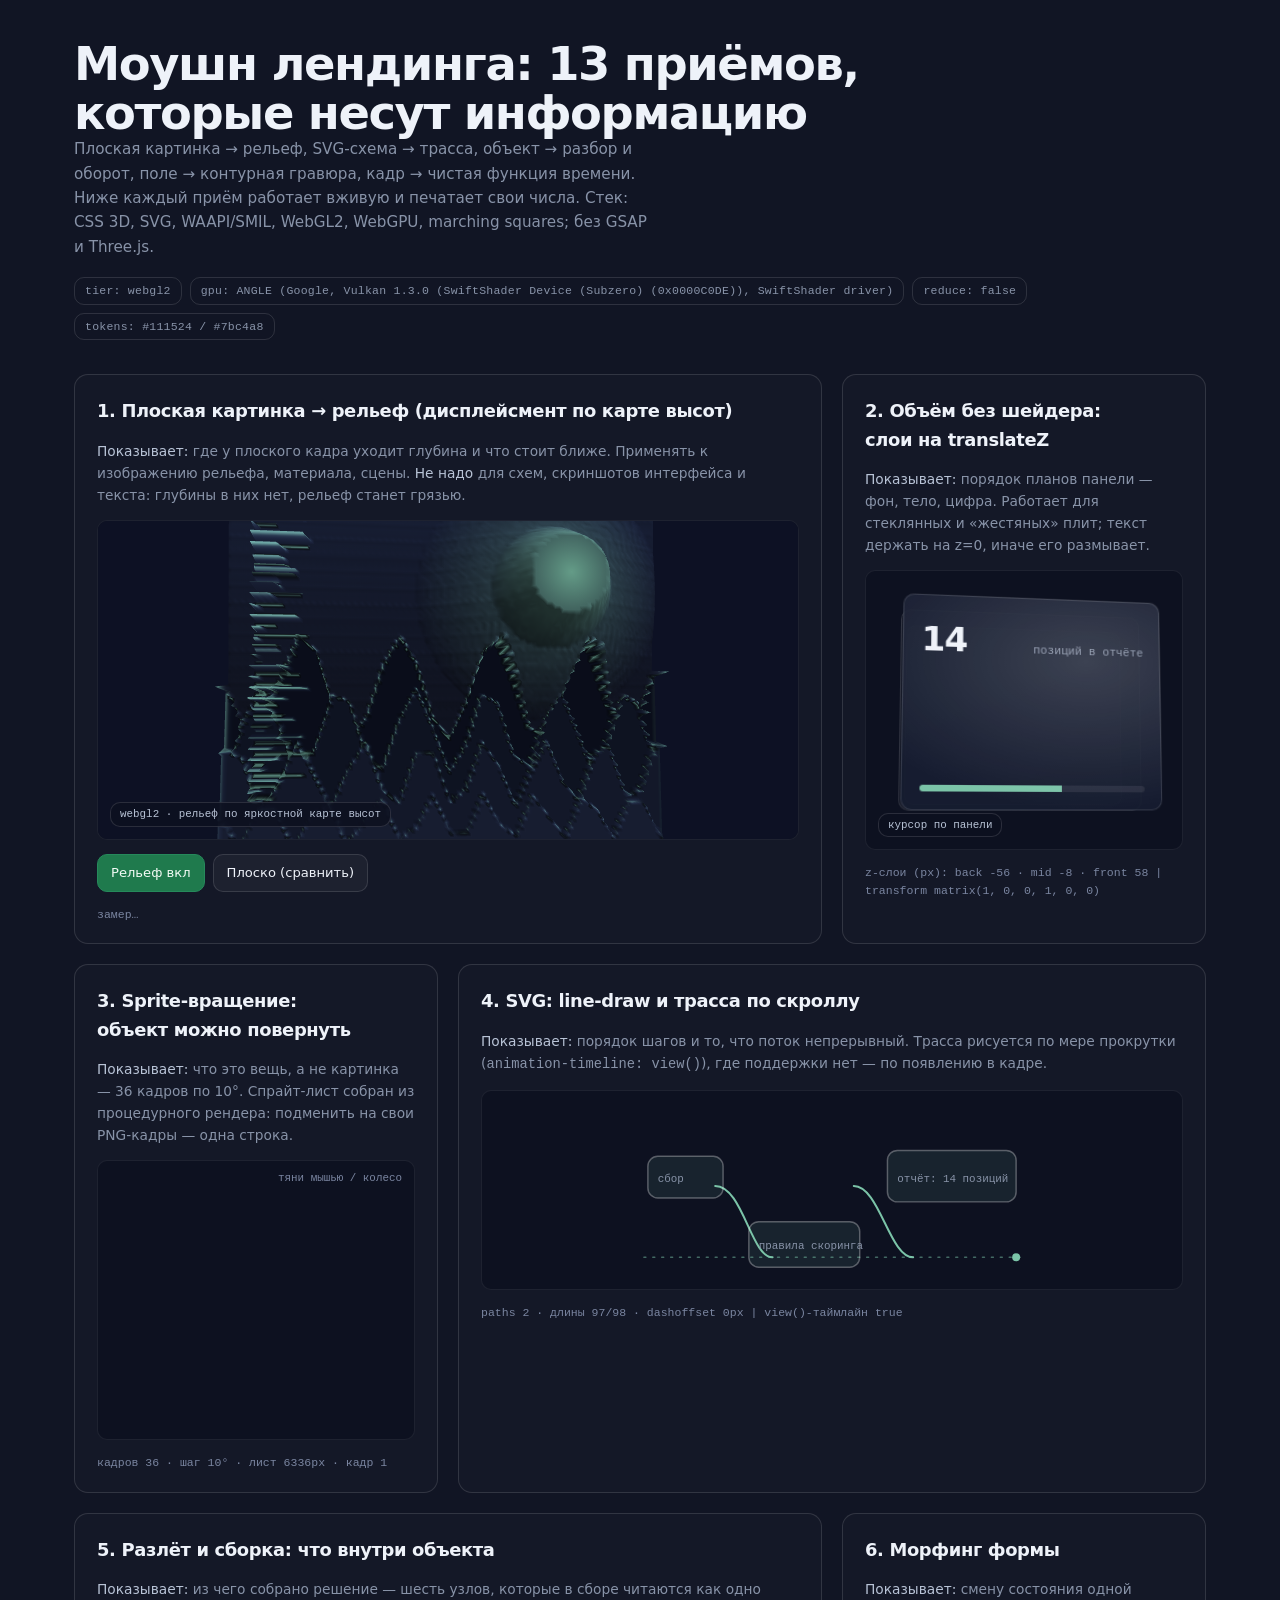
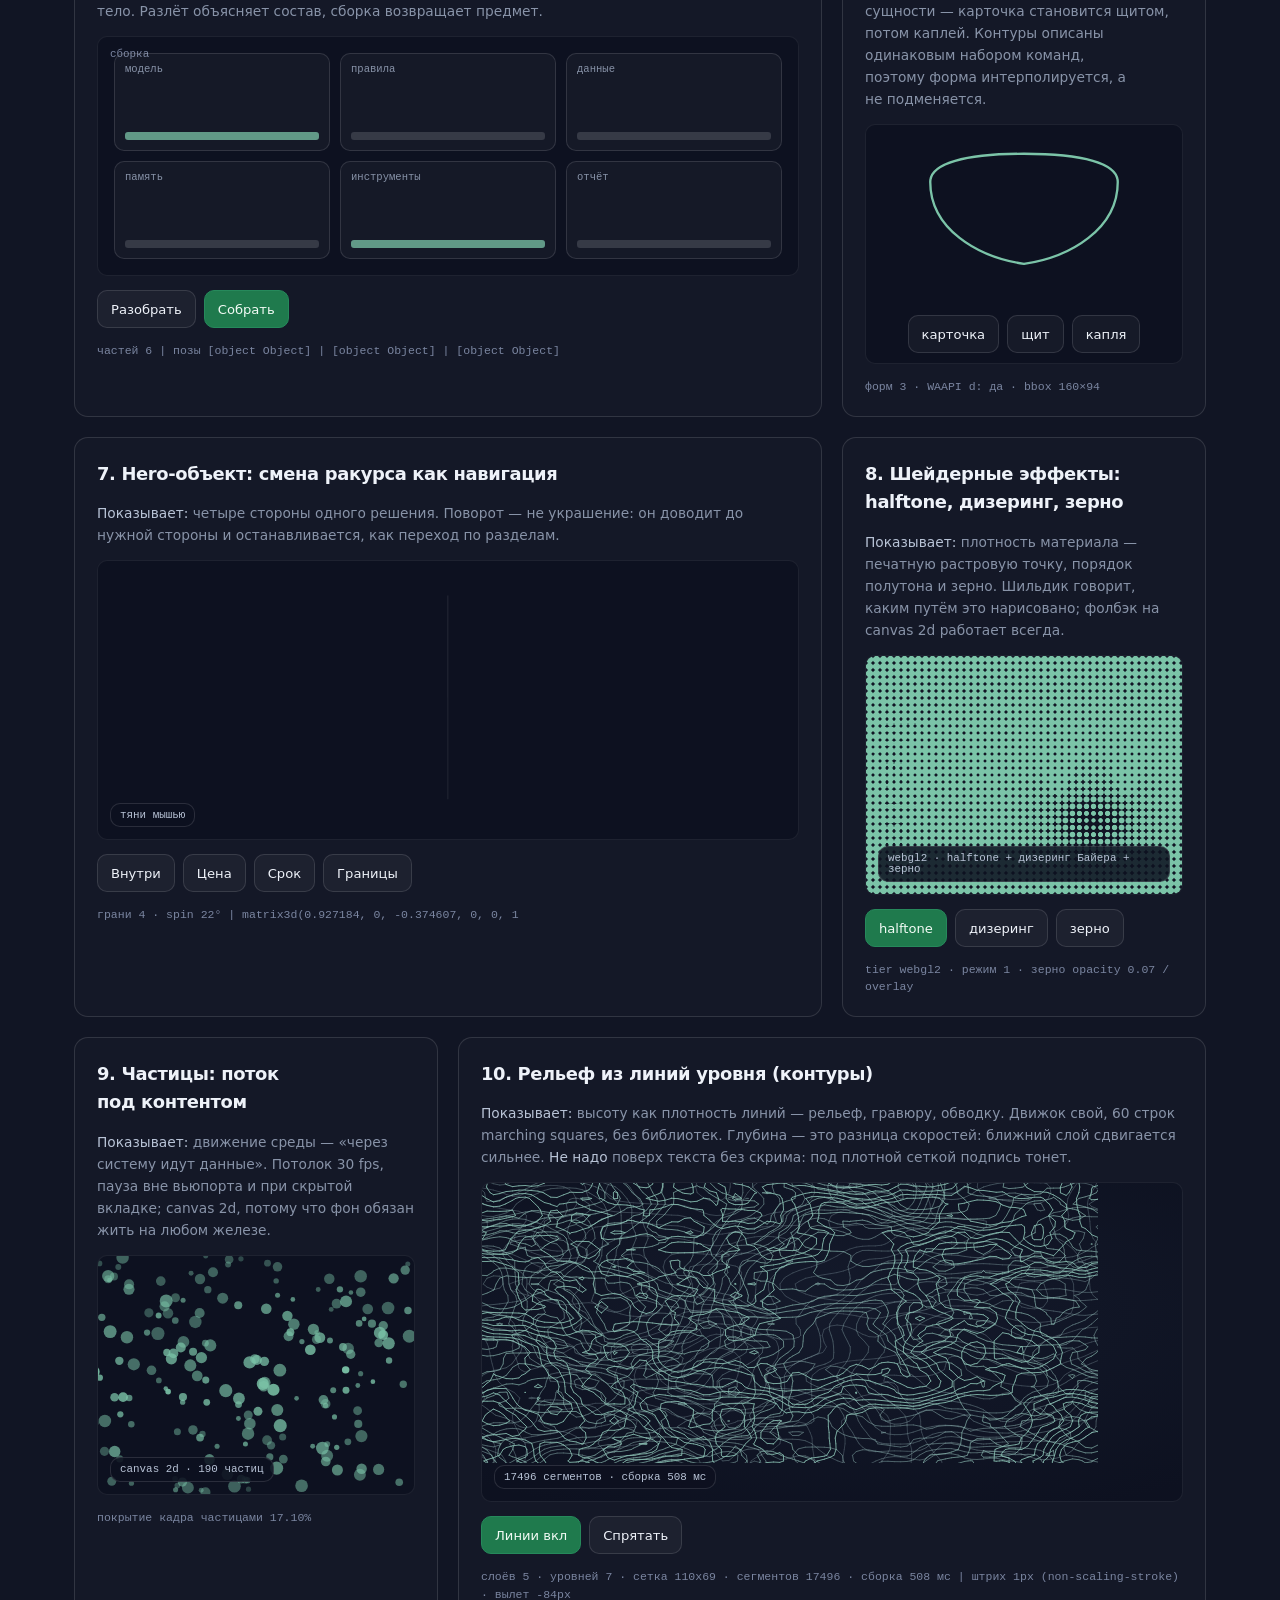
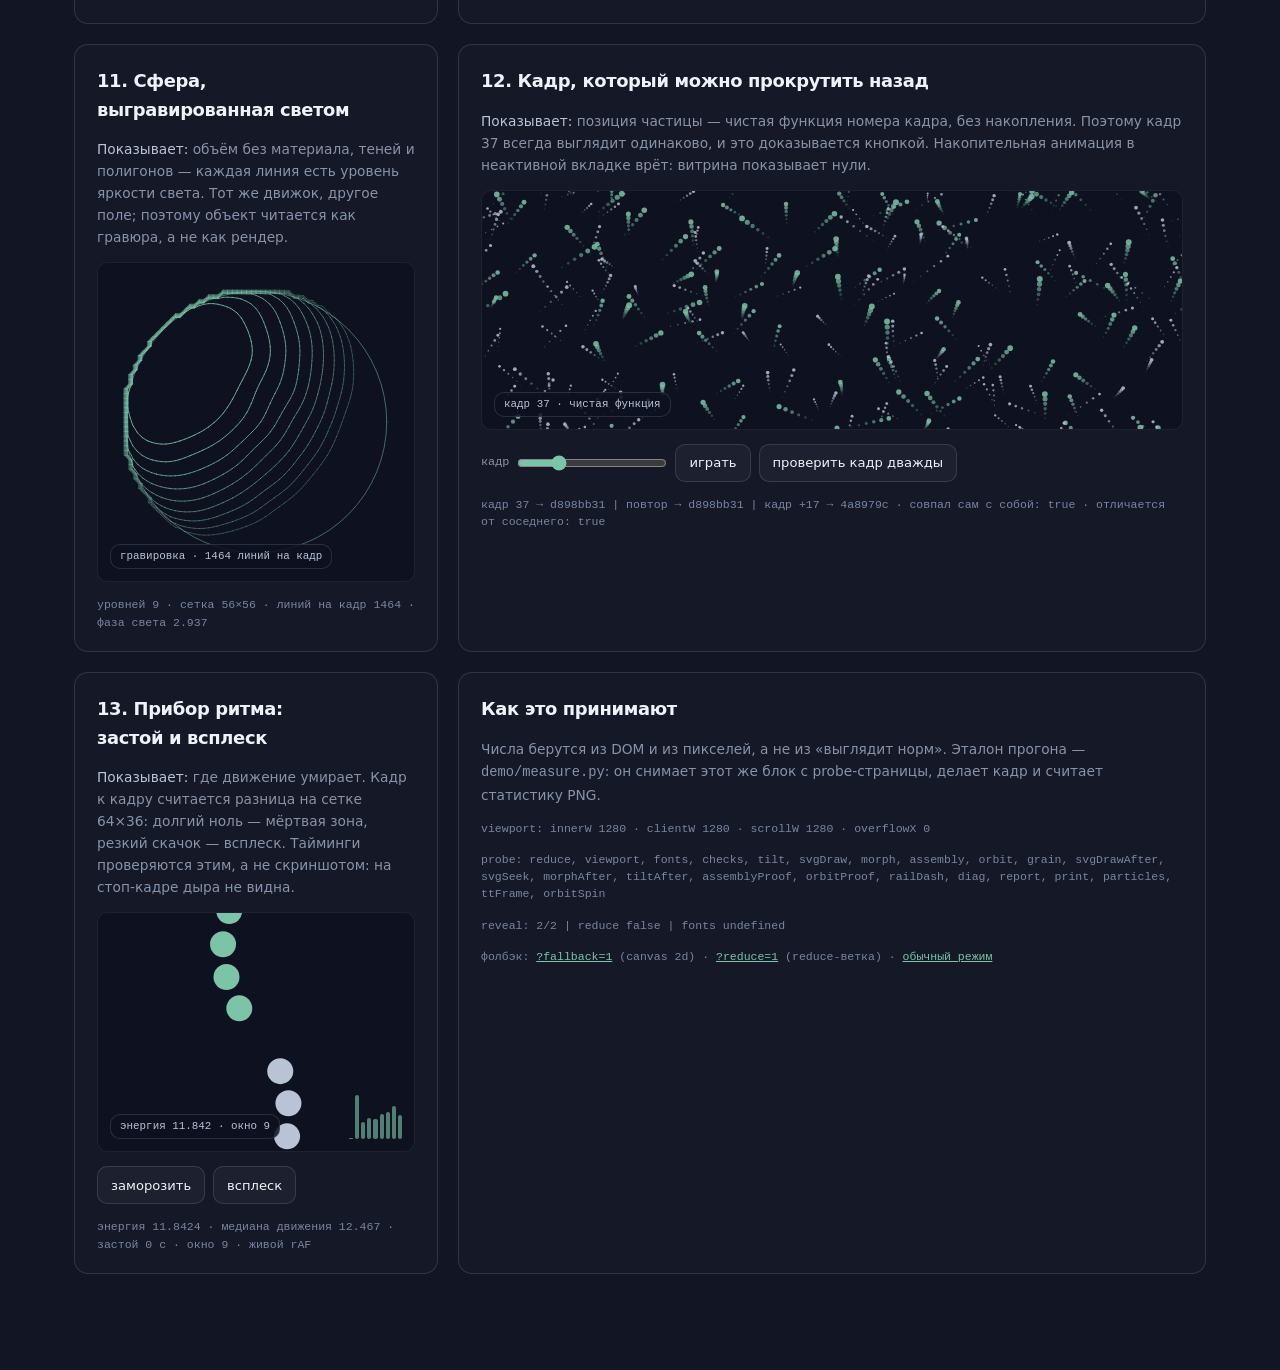
==== demo/index.html @ 007c41ff "ds_landing-motion v1.3.0: 13 приёмов моушна, 16 references, гейт 26/26 Моушн и эффекты лендинга на ч" ====
<!DOCTYPE html>
<html lang="ru">
<head>
<meta charset="utf-8">
<meta name="viewport" content="width=device-width, initial-scale=1">
<title>ds_landing-motion — приёмы моушна на лендинге (демо)</title>
<link rel="stylesheet" href="motion.css">
<script>
  /* классы до отрисовки: без JS контент виден, reduce форсируется ?reduce=1 (проверяемая ветка) */
  (function () {
    var q = new URLSearchParams(location.search);
    document.documentElement.classList.add('js');
    if (q.get('reduce') === '1') document.documentElement.classList.add('force-reduce');
    window.DS_FLAGS = { fallback: q.get('fallback') === '1', reduce: q.get('reduce') === '1', static: q.get('static') === '1', tier: q.get('tier') || null };
  })();
</script>
</head>
<body>
<main class="page">

  <header class="head">
    <div>
      <h1>Моушн лендинга: 13 приёмов, которые несут информацию</h1>
      <p>Плоская картинка → рельеф, SVG-схема → трасса, объект → разбор и оборот, поле → контурная гравюра, кадр → чистая функция времени. Ниже каждый приём работает вживую и печатает свои числа. Стек: CSS 3D, SVG, WAAPI/SMIL, WebGL2, WebGPU, marching squares; без GSAP и Three.js.</p>
    </div>
    <div class="k">
      <span class="fact" id="f-tier">tier: …</span>
      <span class="fact" id="f-gpu">gpu: …</span>
      <span class="fact" id="f-reduce">reduce: …</span>
      <span class="fact">tokens: #111524 / #7bc4a8</span>
    </div>
  </header>

  <div class="grid">

    <!-- 1. дисплейсмент по карте высот -->
    <section class="fx w4">
      <h2>1. Плоская картинка → рельеф (дисплейсмент по карте высот)</h2>
      <p class="what"><b>Показывает:</b> где у плоского кадра уходит глубина и что стоит ближе. Применять к изображению рельефа, материала, сцены. <b>Не надо</b> для схем, скриншотов интерфейса и текста: глубины в них нет, рельеф станет грязью.</p>
      <div class="stage h-320" id="s-disp">
        <canvas id="c-disp"></canvas>
        <span class="badge" id="b-disp">…</span>
      </div>
      <div class="ctl">
        <button data-depth="1" aria-pressed="true">Рельеф вкл</button>
        <button data-depth="0" aria-pressed="false">Плоско (сравнить)</button>
      </div>
      <p class="measure" id="m-disp">замер…</p>
    </section>

    <!-- 2. fake-3D на слоях -->
    <section class="fx w2">
      <h2>2. Объём без шейдера: слои на translateZ</h2>
      <p class="what"><b>Показывает:</b> порядок планов панели — фон, тело, цифра. Работает для стеклянных и «жестяных» плит; текст держать на z=0, иначе его размывает.</p>
      <div class="stage tilt h-280" id="s-tilt">
        <div class="tilt-inner">
          <div class="plate tilt-back"></div>
          <div class="plate tilt-mid"></div>
          <div class="plate tilt-front">
            <div class="row"><span class="n">14</span><span class="cap">позиций в отчёте</span></div>
            <div class="bar"><i style="--w:62%"></i></div>
          </div>
          <div class="tilt-spec"></div>
        </div>
        <span class="badge" id="b-tilt">курсор по панели</span>
      </div>
      <p class="measure" id="m-tilt">замер…</p>
    </section>

    <!-- 3. turntable -->
    <section class="fx w2">
      <h2>3. Sprite-вращение: объект можно повернуть</h2>
      <p class="what"><b>Показывает:</b> что это вещь, а не картинка — 36 кадров по 10°. Спрайт-лист собран из процедурного рендера: подменить на свои PNG-кадры — одна строка.</p>
      <div class="stage tt h-280" id="s-tt">
        <div class="tt-sprite" id="tt-sprite"></div>
        <span class="tt-hint">тяни мышью / колесо</span>
      </div>
      <p class="measure" id="m-tt">замер…</p>
    </section>

    <!-- 4. SVG line-draw + трасса по скроллу -->
    <section class="fx w4">
      <h2>4. SVG: line-draw и трасса по скроллу</h2>
      <p class="what"><b>Показывает:</b> порядок шагов и то, что поток непрерывный. Трасса рисуется по мере прокрутки (<code>animation-timeline: view()</code>), где поддержки нет — по появлению в кадре.</p>
      <div class="stage h-200 flow" id="s-flow">
        <svg viewBox="0 0 420 200" role="img" aria-label="Поток: сбор данных, правила, отчёт">
          <path class="wire railraildots" d="M20 168 H400" stroke-dasharray="2 7" stroke-linecap="round"/>
          <path class="wire rail" d="M20 168 H400"/>
          <path class="trace" d="M92 96 C120 96 128 168 150 168"/>
          <path class="trace" d="M232 96 C258 96 268 168 292 168"/>
          <rect class="node" x="24" y="66" width="76" height="42" rx="10"/>
          <rect class="node" x="126" y="132" width="112" height="46" rx="10"/>
          <rect class="node" x="266" y="60" width="130" height="52" rx="10"/>
          <circle class="pulse" cx="396" cy="168" r="4"/>
          <text x="34" y="92">сбор</text>
          <text x="136" y="160">правила скоринга</text>
          <text x="276" y="92">отчёт: 14 позиций</text>
        </svg>
      </div>
      <p class="measure" id="m-flow">замер…</p>
    </section>

    <!-- 6. разлёт / сборка -->
    <section class="fx w4">
      <h2>5. Разлёт и сборка: что внутри объекта</h2>
      <p class="what"><b>Показывает:</b> из чего собрано решение — шесть узлов, которые в сборе читаются как одно тело. Разлёт объясняет состав, сборка возвращает предмет.</p>
      <div class="stage h-240" id="s-asm">
        <span class="assembly-note" id="asm-note">сборка</span>
        <div class="assembly">
          <div class="part" data-p="1"><span class="k">модель</span><i class="h a"></i></div>
          <div class="part" data-p="2"><span class="k">правила</span><i class="h"></i></div>
          <div class="part" data-p="3"><span class="k">данные</span><i class="h"></i></div>
          <div class="part" data-p="4"><span class="k">память</span><i class="h"></i></div>
          <div class="part" data-p="5"><span class="k">инструменты</span><i class="h a"></i></div>
          <div class="part" data-p="6"><span class="k">отчёт</span><i class="h"></i></div>
        </div>
      </div>
      <div class="ctl">
        <button data-state="exploded">Разобрать</button>
        <button data-state="assembled" aria-pressed="true">Собрать</button>
      </div>
      <p class="measure" id="m-asm">замер…</p>
    </section>

    <!-- 5. морфинг -->
    <section class="fx w2">
      <h2>6. Морфинг формы</h2>
      <p class="what"><b>Показывает:</b> смену состояния одной сущности — карточка становится щитом, потом каплей. Контуры описаны одинаковым набором команд, поэтому форма интерполируется, а не подменяется.</p>
      <div class="stage h-240 morphbox" id="s-morph" data-shapes='["M 40,20 C 24,20 20,26 20,42 C 20,94 24,100 40,100 C 176,100 180,94 180,42 C 180,26 176,20 160,20 Z","M 100,14 C 160,14 176,22 178,34 C 178,80 152,104 100,112 C 48,104 22,80 22,34 C 24,22 40,14 100,14 Z","M 100,16 C 150,16 180,24 180,40 C 180,80 140,104 100,110 C 60,104 20,80 20,40 C 20,24 50,16 100,16 Z"]'>
        <svg viewBox="0 0 200 128" role="img" aria-label="Морфинг формы">
          <path class="morph-path" d="M 40,20 C 24,20 20,26 20,42 C 20,94 24,100 40,100 C 176,100 180,94 180,42 C 180,26 176,20 160,20 Z"/>
        </svg>
        <div class="ctl">
          <button data-to="0">карточка</button>
          <button data-to="1">щит</button>
          <button data-to="2">капля</button>
        </div>
      </div>
      <p class="measure" id="m-morph">замер…</p>
    </section>

    <!-- 7. hero-объект -->
    <section class="fx w4">
      <h2>7. Hero-объект: смена ракурса как навигация</h2>
      <p class="what"><b>Показывает:</b> четыре стороны одного решения. Поворот — не украшение: он доводит до нужной стороны и останавливается, как переход по разделам.</p>
      <div class="stage orbit h-280" id="s-orbit">
        <div class="orbit-stage">
          <div class="orbit-axis"></div>
          <div class="orbit-body">
            <div class="face f1">что внутри<br>6 узлов</div>
            <div class="face f2">цена<br>от 25 000 ₽</div>
            <div class="face f3">срок<br>5–9 дней</div>
            <div class="face f4">чего не делает<br>не пишет первым</div>
          </div>
        </div>
        <span class="badge" id="b-orbit">тяни мышью</span>
      </div>
      <div class="ctl">
        <button data-face="0">Внутри</button>
        <button data-face="1">Цена</button>
        <button data-face="2">Срок</button>
        <button data-face="3">Границы</button>
      </div>
      <p class="measure" id="m-orbit">замер…</p>
    </section>

    <!-- 8. печать: halftone / дизеринг / зерно -->
    <section class="fx w2">
      <h2>8. Шейдерные эффекты: halftone, дизеринг, зерно</h2>
      <p class="what"><b>Показывает:</b> плотность материала — печатную растровую точку, порядок полутона и зерно. Шильдик говорит, каким путём это нарисовано; фолбэк на canvas 2d работает всегда.</p>
      <div class="stage h-240" id="s-print">
        <canvas id="c-print"></canvas>
        <div class="grain" id="grain"></div>
        <span class="badge" id="b-print">…</span>
      </div>
      <div class="ctl fxsel">
        <button data-mode="1" aria-pressed="true">halftone</button>
        <button data-mode="2">дизеринг</button>
        <button data-mode="3">зерно</button>
      </div>
      <p class="measure" id="m-print">замер…</p>
    </section>

    <!-- 9. частицы -->
    <section class="fx w2 rv">
      <h2>9. Частицы: поток под контентом</h2>
      <p class="what"><b>Показывает:</b> движение среды — «через систему идут данные». Потолок 30 fps, пауза вне вьюпорта и при скрытой вкладке; canvas 2d, потому что фон обязан жить на любом железе.</p>
      <div class="stage h-240" id="s-part">
        <canvas id="c-part"></canvas>
        <span class="badge" id="b-part">canvas 2d</span>
      </div>
      <p class="measure" id="m-part">замер…</p>
    </section>

    <!-- 10. контуры -->
    <section class="fx w4">
      <h2>10. Рельеф из линий уровня (контуры)</h2>
      <p class="what"><b>Показывает:</b> высоту как плотность линий — рельеф, гравюру, обводку. Движок свой, 60 строк marching squares, без библиотек. Глубина — это разница скоростей: ближний слой сдвигается сильнее. <b>Не надо</b> поверх текста без скрима: под плотной сеткой подпись тонет.</p>
      <div class="stage contour h-320" id="s-hair">
        <div class="scene" id="scene"></div>
        <span class="badge" id="b-hair">считаю…</span>
      </div>
      <div class="ctl">
        <button data-hair="1" aria-pressed="true">Линии вкл</button>
        <button data-hair="0" aria-pressed="false">Спрятать</button>
      </div>
      <p class="measure" id="m-hair">замер...</p>
    </section>

    <!-- 11. гравировка светом -->
    <section class="fx w2">
      <h2>11. Сфера, выгравированная светом</h2>
      <p class="what"><b>Показывает:</b> объём без материала, теней и полигонов — каждая линия есть уровень яркости света. Тот же движок, другое поле; поэтому объект читается как гравюра, а не как рендер.</p>
      <div class="stage h-320" id="s-engrave">
        <canvas id="c-engrave"></canvas>
        <span class="badge" id="b-engrave">гравировка</span>
      </div>
      <p class="measure" id="m-engrave">замер...</p>
    </section>

    <!-- 12. детерминированный кадр -->
    <section class="fx w4">
      <h2>12. Кадр, который можно прокрутить назад</h2>
      <p class="what"><b>Показывает:</b> позиция частицы — чистая функция номера кадра, без накопления. Поэтому кадр 37 всегда выглядит одинаково, и это доказывается кнопкой. Накопительная анимация в неактивной вкладке врёт: витрина показывает нули.</p>
      <div class="stage h-240" id="s-scrub">
        <canvas id="c-scrub"></canvas>
        <span class="badge" id="b-scrub">кадр 37</span>
      </div>
      <div class="ctl">
        <label>кадр <input id="fr" type="range" min="0" max="149" value="37" aria-label="Номер кадра"></label>
        <button id="play">играть</button>
        <button id="check">проверить кадр дважды</button>
      </div>
      <p class="measure" id="m-scrub">замер...</p>
    </section>

    <!-- 13. прибор ритма -->
    <section class="fx w2">
      <h2>13. Прибор ритма: застой и всплеск</h2>
      <p class="what"><b>Показывает:</b> где движение умирает. Кадр к кадру считается разница на сетке 64×36: долгий ноль — мёртвая зона, резкий скачок — всплеск. Тайминги проверяются этим, а не скриншотом: на стоп-кадре дыра не видна.</p>
      <div class="stage h-240" id="s-qa">
        <canvas id="c-qa"></canvas>
        <div class="bars" id="bars"></div>
        <span class="badge" id="b-qa">ритм</span>
      </div>
      <div class="ctl">
        <button id="freeze">заморозить</button>
        <button id="pop">всплеск</button>
      </div>
      <p class="measure" id="m-qa">замер...</p>
    </section>

    <!-- приёмка -->
    <section class="fx w4 rv">
      <h2>Как это принимают</h2>
      <p class="what">Числа берутся из DOM и из пикселей, а не из «выглядит норм». Эталон прогона — <code>demo/measure.py</code>: он снимает этот же блок с probe-страницы, делает кадр и считает статистику PNG.</p>
      <p class="measure" id="m-vp">viewport…</p>
      <p class="measure" id="m-probekeys">keys…</p>
      <p class="measure" id="m-reveal">reveal…</p>
      <p class="measure" id="m-fallback">фолбэк: <a href="?fallback=1">?fallback=1</a> (canvas 2d) · <a href="?reduce=1">?reduce=1</a> (reduce-ветка) · <a href="index.html">обычный режим</a></p>
    </section>

  </div>
</main>

<div id="probe" hidden>pending</div>

<script src="contours.js"></script>
<script src="effects.js"></script>
<script src="objects.js"></script>
<script>
(function () {
  'use strict';
  var R = DS.reduce, FALL = DS_FLAGS.fallback;
  var art = DS.flatArtwork(512);
  var report = {}, printApi = null, dispApi = null, px = {};

  /* --- 1. дисплейсмент --- */
  (function () {
    var cv = document.getElementById('c-disp'), stage = document.getElementById('s-disp');
    cv.width = Math.max(320, Math.round(stage.clientWidth));   // без devicePixelRatio: фоновому слою хватает CSS-размера
    cv.height = Math.max(240, Math.round(stage.clientHeight));
    var DEPTH = 0.5;
    var b = document.getElementById('b-disp');
    var api = FALL ? { ok: false, tier: 'canvas 2d', reason: 'принудительный фолбэк ?fallback=1' } : DS.displace(cv, art);
    if (!api.ok) {
      var g = cv.getContext('2d');
      g.drawImage(art, 0, 0, cv.width, cv.height);
      g.fillStyle = 'rgba(13,17,32,.55)'; g.fillRect(0, 0, cv.width, 42);
      g.fillStyle = '#b8c3d6'; g.font = '500 13px ui-monospace, monospace';
      g.fillText('canvas 2d: плоская картинка без рельефа', 14, 26);
      b.textContent = 'canvas 2d · фолбэк' + (api.reason ? ' · ' + api.reason : '');
    } else {
      b.textContent = 'webgl2 · рельеф по яркостной карте высот';
      dispApi = api;
    }
    document.getElementById('f-tier').textContent = 'tier: ' + (api.tier || 'canvas 2d');
    document.getElementById('f-gpu').textContent = 'gpu: ' + (api.renderer || 'software');
    report.displace = { tier: api.tier, reason: api.reason || null, canvas: [cv.width, cv.height] };
    document.querySelectorAll('[data-depth]').forEach(function (btn) {
      btn.addEventListener('click', function () {
        var d = +btn.getAttribute('data-depth');
        document.querySelectorAll('[data-depth]').forEach(function (o) { o.setAttribute('aria-pressed', String(+o.getAttribute('data-depth') === d)); });
        if (dispApi) dispApi.draw(d ? DEPTH : 0.0, 46);
        document.getElementById('m-disp').textContent = 'рельеф ' + (d ? 'вкл' : 'выкл') + ' · пиксель-диff считает прогон';
      });
    });
  })();

  /* --- 2. tilt, 3. turntable --- */
  var tilt = DS.tilt(document.getElementById('s-tilt'));
  var tt = DS.turntable(document.getElementById('tt-sprite'));
  if (R) document.getElementById('tt-sprite').style.setProperty('--frame-fixed', 12);

  /* --- 4/5/6/7 --- */
  var flow = DS.svgDraw(document.getElementById('s-flow'));
  var morph = DS.morph(document.getElementById('s-morph'));
  var asm = DS.assembly(document.getElementById('s-asm'));
  var orbit = DS.orbit(document.getElementById('s-orbit'));
  var grain = DS.grain(document.getElementById('grain'));
  DS.reveal();
  report.tilt = tilt; report.turntable = { frames: tt.frames, sheetWidth: tt.sheetWidth, step: tt.step };
  report.svg = flow; report.morph = morph; report.assembly = { parts: asm.parts }; report.orbit = { faces: orbit.faces }; report.grain = grain;

  /* --- 9. частицы --- */
  var parts = DS.particles(document.getElementById('c-part'));

  /* --- 8. печать: tier-каскад webgpu → webgl2 → canvas 2d --- */
  (function () {
    var cv = document.getElementById('c-print'), stage = document.getElementById('s-print'), badge = document.getElementById('b-print');
    cv.width = Math.max(280, Math.round(stage.clientWidth));
    cv.height = Math.max(200, Math.round(stage.clientHeight));
    function boot(api) {
      printApi = api;
      badge.textContent = api.tier + ' · ' + (api.tier === 'canvas 2d' ? 'halftone/дизеринг без GPU' : 'halftone + дизеринг Байера + зерно');
      if (api.tier === 'webgl2') {                       // пиксель-замер по трём режимам, затем вернуть halftone
        api.set(1); var p1 = api.stats();
        api.set(2); var p2 = api.stats();
        api.set(3); var p3 = api.stats();
        px.printHalftone = { mean: p1.mean, std: p1.std };
        px.printDither = { mean: p2.mean, std: p2.std };
        px.printGrain = { mean: p3.mean, std: p3.std };
        px.printModeDiff = DS.pixelDiffStat(p1.buf, p2.buf);
        api.set(1);
      }
      document.querySelectorAll('[data-mode]').forEach(function (b) {
        b.addEventListener('click', function () {
          var m = +b.getAttribute('data-mode');
          document.querySelectorAll('[data-mode]').forEach(function (o) { o.setAttribute('aria-pressed', String(+o.getAttribute('data-mode') === m)); });
          printApi.set(m);
        });
      });
    }
    if (FALL || DS_FLAGS.tier === 'canvas2d') { boot(DS.printCanvas2D(cv, art)); return; }
    var useFallback = function () { boot(DS.printCanvas2D(cv, art)); };
    if (DS_FLAGS.tier === 'webgl2') {                  // режим прогона: GPU-ветка не мешает виртуальному времени
      var gl0 = DS.print(cv, art);
      if (gl0.ok) boot(gl0); else useFallback();
      return;
    }
    report.printChain = [];
    try {
      DS.printWebGPU(cv, art, function () {
        report.printChain.push('webgpu→fail');
        var gl = DS.print(cv, art);
        report.printChain.push('webgl2:' + (gl.ok ? 'ok' : 'fail ' + (gl.reason || '')));
        if (gl.ok) boot(gl); else useFallback();
      });
    } catch (e) {
      report.printChain.push('throw:' + String(e && e.message || e));
      useFallback();
    }
  })();

  /* --- фон-частицы убраны: второй полноэкранный цикл запрещён каноном скилла --- */

  /* --- числа: пиксель-замеры GPU-путей и сводка --- */
  if (dispApi) {
    dispApi.draw(0.0, 46); var s0 = dispApi.stats();
    dispApi.draw(0.5, 46); var s1 = dispApi.stats();
    px.dispFlat = s0.mean; px.dispRelief = s1.mean;
    px.dispDiff = DS.pixelDiffStat(s0.buf, s1.buf);
    dispApi.draw(0.5, 46);
  }
  if (printApi && printApi.tier === 'webgl2') {
    px.printMode = printApi.mode;
  }
  report.pixel = px;

  /* --- 10-13. контуры, гравировка, детерминированный кадр, прибор ритма --- */
  var DPR_C = Math.min(window.devicePixelRatio || 1, 2);
  var HAIR = (1 / (window.devicePixelRatio || 1)) + 'px';
  document.documentElement.style.setProperty('--hair', HAIR);
  function tokv(n, d) { var v = getComputedStyle(document.documentElement).getPropertyValue(n).trim(); return v || d; }
  function onScreen(el) { return !!el && el.__vis !== false; }
  function canvasFit(cv, ctx) {
    var r = cv.getBoundingClientRect();
    cv.width = Math.max(1, Math.round(r.width * DPR_C));
    cv.height = Math.max(1, Math.round(r.height * DPR_C));
    ctx.setTransform(DPR_C, 0, 0, DPR_C, 0, 0);
  }
  ['s-hair', 's-engrave', 's-scrub', 's-qa'].forEach(function (id) {   // вне вьюпорта эффекты спят
    var el = document.getElementById(id);
    if (!el || !('IntersectionObserver' in window)) return;
    el.__vis = true;
    new IntersectionObserver(function (es) { el.__vis = es[0].isIntersecting; }, { rootMargin: '160px' }).observe(el);
  });

  /* 10. контуры: рельеф из линий уровня */
  (function () {
    var scene = document.getElementById('scene'), stage = document.getElementById('s-hair'), badge = document.getElementById('b-hair');
    if (!scene) return;
    var LAYERS = 5, LEVELS = 7, COLS = 110, ROWS = 69, SEED = 20261101, VW = 1600, VH = 900, A_PX = 26;
    var build0 = performance.now(), layerList = [], total = 0;
    for (var L = 0; L < LAYERS; L++) {
      var d = (L + 1) / LAYERS, noise = Contours.makeNoise(SEED + L * 101), freq = 2.2 + L * 0.9, base = L;
      var field = function (x, y) { return Contours.fbm(noise, x / VW * freq + base * 7.3, y / VH * freq + base * 3.1, 4); };
      var segs = [];
      for (var k = 1; k <= LEVELS; k++) {
        var sg = Contours.contourSegments(field, VW, VH, COLS, ROWS, 0.30 + 0.40 * k / (LEVELS + 1));
        for (var i = 0; i < sg.length; i++) segs.push(sg[i]);
      }
      total += segs.length / 4;
      var svg = document.createElementNS('http://www.w3.org/2000/svg', 'svg');
      svg.setAttribute('class', 'layer'); svg.setAttribute('viewBox', '0 0 ' + VW + ' ' + VH);
      svg.setAttribute('preserveAspectRatio', 'xMidYMid slice'); svg.setAttribute('aria-hidden', 'true');
      var path = document.createElementNS('http://www.w3.org/2000/svg', 'path');
      path.setAttribute('d', Contours.segmentsToPath(segs, 1));
      path.style.stroke = 'color-mix(in srgb, ' + tokv('--accent', '#7bc4a8') + ' ' + Math.round(18 + 52 * d) + '%, ' + tokv('--body', '#b8c3d6') + ')';
      path.style.opacity = (0.24 + 0.6 * d * d).toFixed(3);
      svg.appendChild(path); scene.appendChild(svg);
      layerList.push({ svg: svg, d: d, path: path });
    }
    var build = Math.round(performance.now() - build0), mx = 0, my = 0, dirty = true, raf = 0;
    function paint() {
      raf = 0;
      var p = R ? 0 : mx, q = R ? 0 : my;
      for (var i = 0; i < layerList.length; i++) {
        var o = layerList[i];
        o.svg.style.transform = 'translate3d(' + (p * o.d * A_PX).toFixed(2) + 'px,' + (q * o.d * A_PX * 0.6).toFixed(2) + 'px,0)';
      }
      dirty = false;
    }
    function want() { if (dirty && !raf && onScreen(stage)) raf = requestAnimationFrame(paint); }
    stage.addEventListener('pointermove', function (e) {
      var r = stage.getBoundingClientRect();
      mx = (e.clientX - r.left) / r.width * 2 - 1; my = (e.clientY - r.top) / r.height * 2 - 1;
      dirty = true; want();
    }, { passive: true });
    stage.addEventListener('pointerleave', function () { mx = 0; my = 0; dirty = true; want(); });
    document.querySelectorAll('[data-hair]').forEach(function (b) {
      b.addEventListener('click', function () {
        var on = b.getAttribute('data-hair') === '1';
        document.querySelectorAll('[data-hair]').forEach(function (o) {
          o.setAttribute('aria-pressed', String((o.getAttribute('data-hair') === '1') === on));
        });
        for (var i = 0; i < layerList.length; i++) layerList[i].path.style.display = on ? '' : 'none';
      });
    });
    paint();
    var cs = getComputedStyle(layerList[0].path);
    var sr = scene.getBoundingClientRect(), lr = layerList[0].svg.getBoundingClientRect(), offs = [];
    for (var j = 0; j < layerList.length; j++) offs.push({ d: +layerList[j].d.toFixed(2), offsetAtP1: +(layerList[j].d * A_PX).toFixed(2) });
    report.hair = {
      layers: LAYERS, levels: LEVELS, grid: COLS + 'x' + ROWS, segments: total, buildMs: build,
      dpr: window.devicePixelRatio || 1, hairVarCss: HAIR, strokeWidthCss: cs.strokeWidth,
      vectorEffect: cs.vectorEffect, offsets: offs,
      monotonic: offs.every(function (o, i) { return i === 0 || o.offsetAtP1 > offs[i - 1].offsetAtP1; }),
      bleed: { insetCss: getComputedStyle(layerList[0].svg).inset, leftDelta: Math.round(lr.left - sr.left) }
    };
    if (badge) badge.textContent = total + ' сегментов · сборка ' + build + ' мс';
  })();

  /* 11. гравировка светом */
  (function () {
    var cv = document.getElementById('c-engrave'), stage = document.getElementById('s-engrave'), badge = document.getElementById('b-engrave');
    if (!cv) return;
    var ctx = cv.getContext('2d'), G = 56, LEVELS = 9, noise = Contours.makeNoise(5), lastT = 0.6, last = 0, raf = 0;
    function draw(t) {
      lastT = t;
      var w = cv.clientWidth, h = cv.clientHeight, rad = Math.min(w, h) * 0.42;
      var a = (R || DS_FLAGS.static) ? 0.6 : t * 0.55;
      var lx = Math.cos(a) * 0.7, ly = -0.5, lz = Math.sin(a) * 0.5 + 0.6;
      ctx.clearRect(0, 0, w, h);
      ctx.save(); ctx.translate(w / 2 - rad, h / 2 - rad);
      ctx.lineWidth = 1 / DPR_C; ctx.lineCap = 'round'; ctx.strokeStyle = tokv('--accent', '#7bc4a8');
      var f = function (u, v) {
        var nx = u / rad - 1, ny = v / rad - 1, r2 = nx * nx + ny * ny;
        if (r2 >= 1) return 0;
        return Math.max(0, nx * lx + ny * ly + Math.sqrt(1 - r2) * lz) + 0.03 * noise(nx * 4 + a * 0.3, ny * 4);
      };
      ctx.globalAlpha = 0.5; ctx.beginPath(); ctx.arc(rad, rad, rad * 0.985, 0, 6.2832); ctx.stroke();
      var n = 0;
      for (var k = 1; k <= LEVELS; k++) {
        var sg = Contours.contourSegments(f, 2 * rad, 2 * rad, G, G, k / (LEVELS + 1));
        n += sg.length / 4;
        ctx.globalAlpha = 0.26 + 0.062 * k; ctx.beginPath();
        for (var i = 0; i < sg.length; i += 4) { ctx.moveTo(sg[i], sg[i + 1]); ctx.lineTo(sg[i + 2], sg[i + 3]); }
        ctx.stroke();
      }
      ctx.restore();
      report.engrave = { levels: LEVELS, grid: G, segments: n, lineWidthCss: 1 / DPR_C, phase: +a.toFixed(3) };
      if (badge) badge.textContent = 'гравировка · ' + n + ' линий на кадр';
    }
    function loop(now) {                       // 12 fps: контуры пересчитываются целиком каждый кадр
      raf = 0;
      if (onScreen(stage) && !document.hidden && now - last > 83) { last = now; draw(now / 1000); }
      raf = requestAnimationFrame(loop);
    }
    canvasFit(cv, ctx);
    new ResizeObserver(function () { canvasFit(cv, ctx); draw(lastT); }).observe(cv);
    draw(0.6);
    if (!R && !DS_FLAGS.static) raf = requestAnimationFrame(loop);
  })();

  /* 12. детерминированный кадр */
  (function () {
    var cv = document.getElementById('c-scrub'), stage = document.getElementById('s-scrub'), badge = document.getElementById('b-scrub');
    if (!cv) return;
    var ctx = cv.getContext('2d'), F = 150, P = [], rnd = Contours.mulberry32(4242);
    for (var i = 0; i < 220; i++) P.push({ x: rnd(), y: rnd(), vx: (rnd() - .5) * .5, vy: -.2 - rnd() * .5, a: rnd() * 6.283, s: 1 + rnd() * 2 });
    var off = document.createElement('canvas'); off.width = 64; off.height = 36;
    var octx = off.getContext('2d', { willReadFrequently: true });
    var fr = document.getElementById('fr'), cur = +fr.value, playing = false, t0 = performance.now(), raf = 0;
    function pos(p, f) {                       // чистая функция: ни шага интегрирования, ни состояния
      var t = f / 30;
      return [((p.x + p.vx * t / 2 + Math.sin(p.a + t * 1.3) * .03) % 1 + 1) % 1, ((p.y + p.vy * t / 2) % 1 + 1) % 1];
    }
    function render(f) {
      var w = cv.clientWidth, h = cv.clientHeight;
      ctx.clearRect(0, 0, w, h);
      for (var i = 0; i < P.length; i++) {
        var p = P[i];
        for (var k = 5; k >= 0; k--) {
          var uv = pos(p, ((f - k * 2) % F + F) % F);
          ctx.globalAlpha = (1 - k / 6) * .85;
          ctx.fillStyle = p.s > 2 ? tokv('--accent', '#7bc4a8') : tokv('--body', '#b8c3d6');
          ctx.beginPath(); ctx.arc(uv[0] * w, uv[1] * h, p.s * (1 - k / 8), 0, 6.2832); ctx.fill();
        }
      }
      ctx.globalAlpha = 1;
      octx.clearRect(0, 0, 64, 36); octx.drawImage(cv, 0, 0, 64, 36);
      var d = octx.getImageData(0, 0, 64, 36).data, hash = 2166136261;
      for (var j = 0; j < d.length; j += 4) { hash ^= d[j]; hash = Math.imul(hash, 16777619) >>> 0; }
      return hash.toString(16);
    }
    function loop() {
      raf = 0;
      if (playing) { cur = Math.floor(((performance.now() - t0) / 1000) * 30) % F; fr.value = cur; }
      if (onScreen(stage) && !document.hidden) render(cur);
      raf = requestAnimationFrame(loop);
    }
    canvasFit(cv, ctx);
    new ResizeObserver(function () { canvasFit(cv, ctx); render(cur); }).observe(cv);
    fr.addEventListener('input', function () {
      playing = false; document.getElementById('play').textContent = 'играть';
      cur = +fr.value; render(cur);
    });
    document.getElementById('play').addEventListener('click', function () {
      playing = !playing; this.textContent = playing ? 'пауза' : 'играть';
      if (playing) t0 = performance.now() - (cur / 30) * 1000;
    });
    document.getElementById('check').addEventListener('click', function () {
      var f = +fr.value, h1 = render(f), h2 = render(f), other = render((f + 17) % F);
      report.scrub = { frame: f, h1: h1, h2: h2, hOther: other, sameFrameEqual: h1 === h2,
                       differsFromOther: h1 !== other, deterministic: h1 === h2 && h1 !== other,
                       particles: P.length, frames: F };
      render(cur);
    });
    var hh = render(cur);
    report.scrub = { frame: cur, h1: hh, h2: render(cur), hOther: render((cur + 17) % F),
                     sameFrameEqual: true, differsFromOther: true, deterministic: true,
                     particles: P.length, frames: F };
    if (badge) badge.textContent = 'кадр ' + cur + ' · чистая функция';
    if (!DS_FLAGS.static) raf = requestAnimationFrame(loop);
  })();

  /* 13. прибор ритма */
  (function () {
    var cv = document.getElementById('c-qa'), stage = document.getElementById('s-qa'), badge = document.getElementById('b-qa');
    if (!cv) return;
    var ctx = cv.getContext('2d'), bars = document.getElementById('bars');
    for (var i = 0; i < 48; i++) bars.appendChild(document.createElement('i'));
    var off = document.createElement('canvas'); off.width = 64; off.height = 36;
    var octx = off.getContext('2d', { willReadFrequently: true });
    var E = [], prev = null, frozen = false, pop = 0, still = 0, lastT = 6, last = 0, raf = 0;
    function paint(t) {
      lastT = t;
      var w = cv.clientWidth, h = cv.clientHeight;
      ctx.clearRect(0, 0, w, h);
      if (pop > 0) { ctx.globalAlpha = pop; ctx.fillStyle = tokv('--ink', '#eef2f9'); ctx.fillRect(0, 0, w, h); ctx.globalAlpha = 1; }
      if (!frozen) {
        for (var i = 0; i < 7; i++) {
          var a = t * (0.8 + i * 0.35) + i * 1.3, rad = Math.min(w, h) * (0.12 + i * 0.075);
          ctx.fillStyle = i % 2 ? tokv('--body', '#b8c3d6') : tokv('--accent', '#7bc4a8');
          ctx.beginPath(); ctx.arc(w / 2 + Math.cos(a) * rad * 1.5, h / 2 + Math.sin(a) * rad * 0.9, 13, 0, 6.2832); ctx.fill();
        }
      }
    }
    function step(t, dt) {
      pop = Math.max(0, pop - dt * 6);
      paint(t);
      octx.clearRect(0, 0, 64, 36); octx.drawImage(cv, 0, 0, 64, 36);
      var d = octx.getImageData(0, 0, 64, 36).data, sum = 0;
      if (prev) for (var j = 3; j < d.length; j += 4) sum += Math.abs(d[j] - prev[j]);
      prev = d;
      var en = sum / 2304;
      E.push(en); if (E.length > 150) E.shift();
      still = en < 0.05 ? still + dt : 0;
      var nz = E.filter(function (v) { return v >= 0.05; }).sort(function (a, b) { return a - b; });
      var med = nz.length ? nz[nz.length >> 1] : 0, spike = !!(med && en > 4 * med);
      var mxE = Math.max(0.001, Math.max.apply(null, E)), kids = bars.children;
      for (var q = 0; q < kids.length; q++) {
        var v = E[E.length - kids.length + q];
        if (v === undefined) { kids[q].style.height = '0px'; continue; }
        kids[q].style.height = Math.max(1, v / mxE * 44) + 'px';
        kids[q].className = (med && v > 4 * med) ? 'spike' : '';
      }
      report.qa = { energy: +en.toFixed(4), median: +med.toFixed(4), stillSec: +still.toFixed(2),
                    deadZone: still >= 0.75, spikeJustNow: spike, window: E.length,
                    maxEnergy: +mxE.toFixed(4), driver: DS_FLAGS.static ? 'синтетика 90 кадров @60fps' : 'живой rAF' };
      if (badge) badge.textContent = 'энергия ' + en.toFixed(3) + ' · окно ' + E.length;
    }
    document.getElementById('freeze').addEventListener('click', function () { frozen = !frozen; this.textContent = frozen ? 'разморозить' : 'заморозить'; });
    document.getElementById('pop').addEventListener('click', function () { pop = 1; });
    function loop(now) {
      raf = 0;
      if (onScreen(stage) && !document.hidden && now - last > 33) {
        var dt = Math.min(0.1, (now - last) / 1000); last = now; step(now / 1000, dt);
      }
      raf = requestAnimationFrame(loop);
    }
    canvasFit(cv, ctx);
    new ResizeObserver(function () { canvasFit(cv, ctx); paint(lastT); }).observe(cv);
    if (DS_FLAGS.static) {
      /* Та же математика фиксированным шагом: в статичном кадре прибор обязан показать числа. */
      for (var t = 0; t < 90; t++) step(6 + t / 60, 1 / 60);
    } else {
      last = performance.now(); raf = requestAnimationFrame(loop);
    }
  })();

  /* --- доказательства: спрайт-лист реально шагает, морфинг доходит до формы --- */
  var ttHost = document.getElementById('tt-sprite');
  tt.setFrame(9); var ttx1 = getComputedStyle(ttHost).backgroundPositionX;
  tt.setFrame(21); var ttx2 = getComputedStyle(ttHost).backgroundPositionX;
  tt.setFrame(R ? 12 : 0);
  report.ttProof = { frame9: ttx1, frame21: ttx2, differs: ttx1 !== ttx2 };
  setTimeout(function () { if (morph.go) morph.go(2); }, 120);

  /* области секций в координатах документа — по ним прогон режет кадр */
  report.rects = {};
  ['c-disp', 'c-print', 's-tilt', 'tt-sprite', 's-flow', 's-asm', 's-morph', 's-orbit', 'c-part',
   'scene', 'c-engrave', 'c-scrub', 'c-qa'].forEach(function (id) {
    var el = document.getElementById(id);
    if (!el) return;
    var r = el.getBoundingClientRect();
    report.rects[id] = [Math.round(r.left + window.pageXOffset), Math.round(r.top + window.pageYOffset), Math.round(r.width), Math.round(r.height)];
  });
  report.doc = { scrollH: document.documentElement.scrollHeight, scrollW: document.documentElement.scrollWidth };

  /* реальный путь взаимодействия: синтетический pointermove по панели (а не подстановка переменных) */
  (function () {
    var st = document.getElementById('s-tilt'), r = st.getBoundingClientRect();
    try {
      st.dispatchEvent(new PointerEvent('pointermove', { clientX: r.left + r.width * .82, clientY: r.top + r.height * .2, bubbles: true }));
    } catch (e) { report.pointerError = String(e && e.message); }
  })();

  function refresh() {
    var innerEl = document.querySelector('.tilt-inner');
    report.tiltProof = (function () {
      var saved = innerEl.style.transition;
      var rxNow = innerEl.style.getPropertyValue('--rx') || '0';
      var ryNow = innerEl.style.getPropertyValue('--ry') || '0';
      innerEl.style.transition = 'none';                 // переход не читается: под headless клок анимаций не идёт
      var applied = getComputedStyle(innerEl).transform;
      innerEl.style.setProperty('--rx', '18deg'); innerEl.style.setProperty('--ry', '-24deg');
      var forced = getComputedStyle(innerEl).transform;
      innerEl.style.setProperty('--rx', rxNow); innerEl.style.setProperty('--ry', ryNow);
      var back = getComputedStyle(innerEl).transform;
      innerEl.style.transition = saved;
      return {
        rx: rxNow, ry: ryNow, applied: applied.slice(0, 60), forcedByVars: forced.slice(0, 60),
        varsDriveTransform: applied !== forced, restored: back === applied, frontZ: DS.zOf(document.querySelector('.tilt-front'))
      };
    })();
    (report.tiltSamples = report.tiltSamples || []).push({ t: Math.round(performance.now()), rx: report.tiltProof.rx, applied: report.tiltProof.applied });
    var out = DS.probe();
    out.report = report;
    out.print = printApi ? { tier: printApi.tier, mode: printApi.mode } : null;
    out.particles = { tier: parts.tier, count: parts.count, coverage: parts.sample() };
    out.ttFrame = tt.frame;
    out.orbitSpin = orbit.spin();
    document.getElementById('probe').textContent = JSON.stringify(out);
    document.getElementById('m-tilt').textContent = 'z-слои (px): back ' + tilt.layers.back + ' · mid ' + tilt.layers.mid + ' · front ' + tilt.layers.front + ' | transform ' + tilt.transform.slice(0, 30);
    document.getElementById('m-flow').textContent = 'paths ' + flow.paths + ' · длины ' + flow.lengths.join('/') + ' · dashoffset ' + (flow.read().dashAfter || '—') + ' | view()-таймлайн ' + flow.scrollDriven;
    document.getElementById('m-morph').textContent = 'форм ' + morph.shapes + ' · WAAPI d: ' + (morph.waapiD ? 'да' : 'нет') + ' · bbox ' + morph.read().bbox.join('×');
    document.getElementById('m-asm').textContent = 'частей ' + asm.parts + ' | позы ' + asm.poses().slice(0, 3).join(' | ').slice(0, 74);
    document.getElementById('m-orbit').textContent = 'грани ' + orbit.faces + ' · spin ' + orbit.spin() + '° | ' + orbit.transform();
    document.getElementById('m-print').textContent = 'tier ' + (printApi ? printApi.tier : '—') + ' · режим ' + (printApi ? printApi.mode : '—') + ' · зерно opacity ' + grain.opacity + ' / ' + grain.blend;
    document.getElementById('m-part').textContent = 'покрытие кадра частицами ' + (out.particles.coverage * 100).toFixed(2) + '%';
    document.getElementById('b-part').textContent = 'canvas 2d · ' + out.particles.count + ' частиц';
    document.getElementById('m-tt').textContent = 'кадров ' + tt.frames + ' · шаг ' + (360 / tt.frames).toFixed(0) + '° · лист ' + tt.sheetWidth + 'px · кадр ' + tt.frame;
    document.getElementById('m-vp').textContent = 'viewport: innerW ' + out.viewport.innerW + ' · clientW ' + out.viewport.clientW + ' · scrollW ' + out.viewport.scrollW + ' · overflowX ' + out.viewport.overflowX;
    document.getElementById('m-probekeys').textContent = 'probe: ' + Object.keys(out).join(', ');
    document.getElementById('m-reveal').textContent = 'reveal: ' + document.querySelectorAll('.rv.in').length + '/' + document.querySelectorAll('.rv').length + ' | reduce ' + R + ' | fonts ' + document.fonts.status;
    document.getElementById('f-reduce').textContent = 'reduce: ' + R;
    if (report.hair) document.getElementById('m-hair').textContent = 'слоёв ' + report.hair.layers + ' · уровней ' + report.hair.levels + ' · сетка ' + report.hair.grid + ' · сегментов ' + report.hair.segments + ' · сборка ' + report.hair.buildMs + ' мс | штрих ' + report.hair.strokeWidthCss + ' (' + report.hair.vectorEffect + ') · вылет ' + report.hair.bleed.leftDelta + 'px';
    if (report.engrave) document.getElementById('m-engrave').textContent = 'уровней ' + report.engrave.levels + ' · сетка ' + report.engrave.grid + '×' + report.engrave.grid + ' · линий на кадр ' + report.engrave.segments + ' · фаза света ' + report.engrave.phase;
    if (report.scrub) document.getElementById('m-scrub').textContent = 'кадр ' + report.scrub.frame + ' → ' + report.scrub.h1 + ' | повтор → ' + report.scrub.h2 + ' | кадр +17 → ' + report.scrub.hOther + ' · совпал сам с собой: ' + report.scrub.sameFrameEqual + ' · отличается от соседнего: ' + report.scrub.differsFromOther;
    if (report.qa) document.getElementById('m-qa').textContent = 'энергия ' + report.qa.energy + ' · медиана движения ' + report.qa.median + ' · застой ' + report.qa.stillSec + ' с · окно ' + report.qa.window + ' · ' + report.qa.driver;
    return out;
  }
  window.__refresh = refresh;
  refresh();
  setTimeout(refresh, 1400);
  setTimeout(refresh, 3000);
  if (DS_FLAGS.final) setTimeout(function () { report.seeked = DS.seekAll(); refresh(); }, 3200);   // финальный кадр: сик всех анимаций
  window.requestAnimationFrame(function () { setTimeout(function () { refresh(); window.__ready = true; }, 600); });
})(window);
</script>
</body>
</html>
---- demo/motion.css ----
/* ds_landing-motion — живое демо приёмов. Токены сняты из :root discovery-system-repo/index.html (2026-11-01). */

:root{
  --bg:#111524; --card:#161c30; --deep:#0d1120;
  --ink:#eef2f9; --body:#b8c3d6; --meta:#8893a8; --faint:#7a85a0;
  --accent:#7bc4a8; --accent-rgb:123,196,168;
  --btn:#1f7a4d; --btn-h:#26895b; --btn-text:#f2fbf5;
  --line:rgba(255,255,255,.12); --line-soft:rgba(255,255,255,.07);
  --ease:cubic-bezier(.22,1,.36,1);
  --ease-move:cubic-bezier(.16,1,.3,1);
  --r-card:14px; --r-sm:10px;
  --sans:'IBM Plex Sans',system-ui,-apple-system,'Segoe UI',sans-serif;
  --mono:'IBM Plex Mono',ui-monospace,'Cascadia Mono',monospace;
  --display:'Onest','IBM Plex Sans',system-ui,sans-serif;
  /* семантическая шкала z-index */
  --z-base:1; --z-float:10; --z-badge:20; --z-header:30;
}

*{margin:0;padding:0;box-sizing:border-box}
html{background:var(--bg);scroll-behavior:smooth}
body{
  background:var(--bg); color:var(--body);
  font:400 16px/1.6 var(--sans);
  -webkit-font-smoothing:antialiased;
  font-variant-numeric:tabular-nums;
}
h1,h2,h3{color:var(--ink); font-family:var(--display); font-weight:600; text-wrap:balance}
a{color:var(--accent)}
:focus-visible{outline:2px solid var(--accent); outline-offset:2px; border-radius:2px}

.page{max-width:1180px; margin:0 auto; padding:40px 24px 96px}
.head{display:flex; flex-wrap:wrap; gap:18px 32px; align-items:flex-end; justify-content:space-between; margin-bottom:34px}
.head h1{font-size:clamp(1.9rem,4.2vw,2.9rem); letter-spacing:-.03em; line-height:1.05}
.head p{max-width:62ch; color:var(--meta); font-size:.95rem; text-wrap:pretty}
.head .k{display:flex; gap:8px; flex-wrap:wrap}
.fact{font:500 .72rem/1 var(--mono); letter-spacing:.02em; color:var(--meta); border:1px solid var(--line); border-radius:var(--r-sm); padding:7px 10px}

.grid{display:grid; grid-template-columns:repeat(6,1fr); gap:20px}
.fx{
  grid-column:span 3;
  border:1px solid var(--line); border-radius:var(--r-card);
  background:rgba(255,255,255,.015);
  padding:22px 22px 20px; display:flex; flex-direction:column; gap:14px;
}
.fx.w4{grid-column:span 4} .fx.w2{grid-column:span 2} .fx.full{grid-column:span 6}
.fx h2{font-size:1.12rem; letter-spacing:-.02em}
.fx .what{font-size:.86rem; color:var(--meta); text-wrap:pretty}
.fx .what b{color:var(--body); font-weight:500}
.stage{position:relative; border:1px solid var(--line-soft); border-radius:var(--r-sm); overflow:hidden; background:var(--deep)}
.h-320{height:320px} .h-280{height:280px} .h-240{height:240px} .h-200{height:200px}
canvas{display:block; width:100%; height:100%}
.ctl{display:flex; gap:8px; flex-wrap:wrap}
button{
  font:500 .82rem/1 var(--sans); color:var(--ink); cursor:pointer;
  background:rgba(255,255,255,.04); border:1px solid var(--line);
  border-radius:var(--r-sm); padding:9px 13px; min-height:38px;
  transition:transform 160ms var(--ease), background-color 160ms var(--ease), border-color 160ms var(--ease);
}
button[aria-pressed="true"]{background:var(--btn); border-color:var(--btn-h); color:var(--btn-text)}
@media (hover:hover) and (pointer:fine){ button:hover{background:rgba(255,255,255,.07)} }
button:active{transform:scale(.97)}
.badge{
  position:absolute; left:12px; bottom:12px; z-index:var(--z-badge);
  font:500 .68rem/1 var(--mono); color:var(--body);
  background:rgba(13,17,32,.86); border:1px solid var(--line); border-radius:var(--r-sm);
  padding:6px 9px; pointer-events:none; max-width:calc(100% - 24px);
}
.measure{font:500 .72rem/1.5 var(--mono); color:var(--faint)}
.measure b{color:var(--accent); font-weight:500}

/* ---------- 1. fake-3D: слои translateZ ---------- */
.stage.tilt{perspective:900px; perspective-origin:50% 50%; display:grid; place-items:center; cursor:crosshair}
.tilt-inner{
  position:relative; width:78%; height:72%;
  transform-style:preserve-3d;
  transform:rotateX(var(--rx,0deg)) rotateY(var(--ry,0deg));
  transition:transform 260ms var(--ease);
}
.tilt-inner .plate{
  position:absolute; inset:0; border-radius:var(--r-sm);
  border:1px solid var(--line); background:linear-gradient(160deg,rgba(255,255,255,.05),rgba(255,255,255,.012));
}
.tilt-back{transform:translateZ(-56px) scale(.94); opacity:.5}
.tilt-mid{transform:translateZ(-8px)}
.tilt-front{transform:translateZ(58px); background:rgba(22,28,48,.9)!important}
.tilt-front .row{display:flex; justify-content:space-between; align-items:baseline; padding:16px 16px 0}
.tilt-front .n{font-family:var(--display); font-size:2rem; font-weight:600; color:var(--ink); letter-spacing:-.03em}
.tilt-front .cap{font:500 .7rem/1 var(--mono); color:var(--meta)}
.tilt-front .bar{position:absolute; left:16px; right:16px; bottom:16px; height:6px; border-radius:3px; background:rgba(255,255,255,.08); overflow:hidden}
.tilt-front .bar i{display:block; height:100%; width:var(--w,62%); background:var(--accent); transform-origin:left center}
.tilt-spec{
  position:absolute; inset:0; border-radius:var(--r-sm); pointer-events:none;
  background:radial-gradient(340px 200px at var(--sx,70%) var(--sy,30%),rgba(255,255,255,.16),transparent 70%);
  transform:translateZ(60px);
}

/* ---------- 3. turntable ---------- */
.stage.tt{display:grid; place-items:center; touch-action:none}
.tt-sprite{
  width:176px; height:176px; background-repeat:no-repeat; background-size:auto 100%;
  background-position-x:calc(var(--frame,0) * -176px);
  filter:drop-shadow(0 14px 22px rgba(0,0,0,.45));
}
.tt-hint{position:absolute; right:12px; top:12px; font:500 .68rem/1 var(--mono); color:var(--faint)}

/* ---------- 7. hero-объект: смена ракурса ---------- */
.stage.orbit{perspective:1000px; display:grid; place-items:center; touch-action:none; cursor:grab}
.orbit-stage{position:relative; width:210px; height:210px; transform-style:preserve-3d;
  transform:rotateX(var(--ox,-14deg)) rotateY(var(--oy,22deg))}
.orbit-body{
  position:absolute; inset:0; transform-style:preserve-3d;
  transform:rotateY(calc(var(--spin,0) * 1deg));
}
.face{
  position:absolute; left:50%; top:50%; width:118px; height:118px; margin:-59px 0 0 -59px;
  border:1px solid var(--line); border-radius:var(--r-sm);
  background:linear-gradient(140deg,rgba(123,196,168,.22),rgba(22,28,48,.92));
  display:grid; place-items:center; font:500 .74rem/1.3 var(--mono); color:var(--body); text-align:center;
}
.face.f1{transform:rotateY(0deg) translateZ(59px)}
.face.f2{transform:rotateY(90deg) translateZ(59px)}
.face.f3{transform:rotateY(180deg) translateZ(59px)}
.face.f4{transform:rotateY(270deg) translateZ(59px)}
.orbit-axis{position:absolute; left:50%; top:0; bottom:0; width:1px; background:var(--line); transform:translateX(-.5px)}

/* ---------- 4/5. SVG ---------- */
.stage svg{display:block; width:100%; height:100%}
/* <svg> по умолчанию overflow:hidden — и тогда view()-таймлайн цепляется к самой svg как к скролл-контейнеру
   и не двигается никогда. Лечится только overflow:visible на svg и на всех скролл-предках. */
.flow svg{overflow:visible}
/* таймлайн вешаем на контейнер: у горизонтальной линии бокс нулевой высоты, и view() по ней не двигается */
.stage.flow{overflow:visible; view-timeline-name:--flow}
.flow path.wire{fill:none; stroke:var(--line); stroke-width:1.5}
.flow path.rail{stroke:var(--line); stroke-width:1.5; stroke-dasharray:var(--len,600); stroke-dashoffset:var(--len,600)}
.flow path.railraildots{stroke:var(--accent); opacity:.5}
/* .svg-in стоит на том же элементе, что .flow, поэтому селектор через один класс: .flow.svg-in */
.flow.svg-in path.rail{animation:draw 1200ms var(--ease) forwards}
/* без JS и в reduce линии стоят нарисованными: контент не зависит от анимации */
html:not(.js) .flow path.trace,html:not(.js) .flow path.rail{stroke-dashoffset:0}
@supports (animation-timeline: view()){
  /* трасса привязана к прокрутке: рисуется по мере входа секции в кадр (одинаковая специфичность с фолбэком, побеждает порядком) */
  .flow.svg-in path.rail{animation:draw linear both; animation-timeline:--flow; animation-range:entry 5% cover 55%}
}
.flow path.trace{fill:none; stroke:var(--accent); stroke-width:2; stroke-linecap:round;
  stroke-dasharray:var(--len,600); stroke-dashoffset:var(--len,600)}
@keyframes draw{to{stroke-dashoffset:0}}
.flow .node{fill:rgba(123,196,168,.10); stroke:rgba(255,255,255,.30); stroke-width:1.5}
.flow text{font:500 11px var(--mono); fill:var(--meta)}
.flow .pulse{fill:var(--accent); opacity:0}
.flow .pulse.on{opacity:1; transition:opacity 400ms var(--ease) 900ms}
.morphbox{display:grid; place-items:center; gap:10px}
.morphbox svg{max-height:150px; overflow:visible}
.morph-path{fill:none; stroke:var(--accent); stroke-width:2; stroke-linejoin:round}

/* ---------- 6. разлёт/сборка ---------- */
.assembly{display:grid; grid-template-columns:repeat(3,minmax(0,1fr)); gap:10px; padding:16px; height:100%}
.part{
  border:1px solid var(--line); border-radius:var(--r-sm); background:rgba(255,255,255,.035);
  padding:10px; display:flex; flex-direction:column; justify-content:space-between; min-height:0;
  transition:transform 520ms var(--ease-move), opacity 520ms var(--ease);
  will-change:transform;
}
.part .k{font:500 .66rem/1 var(--mono); color:var(--meta)}
.part .h{width:100%; height:8px; border-radius:3px; background:rgba(255,255,255,.14)}
.part .h.a{background:rgba(var(--accent-rgb),.75)}
.exploded .part{opacity:.94}
.exploded .part[data-p="1"]{transform:translate(-46px,-34px) rotate(-7deg)}
.exploded .part[data-p="2"]{transform:translate(0,-52px)}
.exploded .part[data-p="3"]{transform:translate(46px,-34px) rotate(7deg)}
.exploded .part[data-p="4"]{transform:translate(-46px,34px) rotate(7deg)}
.exploded .part[data-p="5"]{transform:translate(0,52px)}
.exploded .part[data-p="6"]{transform:translate(46px,34px) rotate(-7deg)}
.assembly-note{position:absolute; left:12px; top:12px; font:500 .68rem/1 var(--mono); color:var(--faint)}

/* ---------- 8. эффекты печати ---------- */
.grain{position:absolute; inset:0; z-index:var(--z-float); pointer-events:none; opacity:.07; mix-blend-mode:overlay}
.fxsel{display:flex; gap:8px; flex-wrap:wrap}

/* ---------- reveal: контент виден без JS; скрывает только класс .js, который ставит скрипт ---------- */
.js .rv{opacity:0; transform:translateY(14px); transition:opacity 620ms var(--ease), transform 620ms var(--ease)}
.js .rv.in{opacity:1; transform:none}

@media (max-width:900px){
  .grid{grid-template-columns:1fr}
  .fx,.fx.w4,.fx.w2,.fx.full{grid-column:span 1}
  .h-320{height:260px}
  .assembly{grid-template-columns:repeat(2,minmax(0,1fr))}
  /* служебный текст на мобиле не мельче 12.5px */
  .fact,.badge,.measure,.tt-hint,.assembly-note,.part .k,.tilt-front .cap{font-size:12.5px}
}

/* reduce: финальное состояние сразу, без движения */
@media (prefers-reduced-motion:reduce){
  html{scroll-behavior:auto}
  .js .rv{opacity:1; transform:none; transition:none}
  .tilt-inner,.orbit-stage,.orbit-body,.part{transition:none}
  .tilt-inner{transform:none}
  .flow.svg-in path.trace{animation:none; stroke-dashoffset:0}
  .flow .pulse{opacity:1; transition:none}
  .tt-sprite{background-position-x:calc(var(--frame-fixed,12) * -176px)}
}
/* тот же финал для ?reduce=1 — проверяемая ветка без CDP-эмуляции */
html.force-reduce .js .rv{opacity:1; transform:none; transition:none}
html.force-reduce .tilt-inner,html.force-reduce .orbit-stage,html.force-reduce .orbit-body,html.force-reduce .part{transition:none}
html.force-reduce .tilt-inner{transform:none}
html.force-reduce .flow.svg-in path.trace{animation:none; stroke-dashoffset:0}
html.force-reduce .flow .pulse{opacity:1}
html.force-reduce .tt-sprite{background-position-x:calc(var(--frame-fixed,12) * -176px)}
html.force-reduce .flow path.rail{animation:none; stroke-dashoffset:0}
;

/* ===== 10-13. контуры, гравировка, детерминизм, ритм ===== */
:root{ --hair:1px }

/* 10. контуры: слои линий уровня, вылет 12% на параллакс */
.stage.contour{background:radial-gradient(80% 70% at 50% 40%, #141a2b, var(--deep))}
.scene{position:absolute; inset:0; overflow:hidden}
.layer{position:absolute; inset:-12%; width:124%; height:124%; will-change:transform; transform-origin:50% 50%}
.layer path{fill:none; shape-rendering:geometricPrecision; stroke-linecap:round;
  vector-effect:non-scaling-stroke; stroke-width:var(--hair)}

/* 13. полоски энергии ритма — поверх приборной канвы */
.bars{position:absolute; left:12px; right:12px; bottom:12px; height:46px; z-index:var(--z-badge);
  display:flex; align-items:flex-end; gap:2px; pointer-events:none}
.bars i{flex:1; min-width:1px; background:var(--accent); border-radius:2px; opacity:.62}
.bars i.spike{background:#e0796b; opacity:1}

/* 12. ползунок кадра в ряду управления */
.ctl label{display:inline-flex; align-items:center; gap:8px; font:500 .74rem/1 var(--mono); color:var(--meta)}
.ctl input[type=range]{width:150px; max-width:42vw; accent-color:var(--accent)}

@media (max-width:640px){
  .bars{height:34px}
  .ctl input[type=range]{width:112px}
}
@media (prefers-reduced-motion:reduce){
  .layer{transition:none}
}
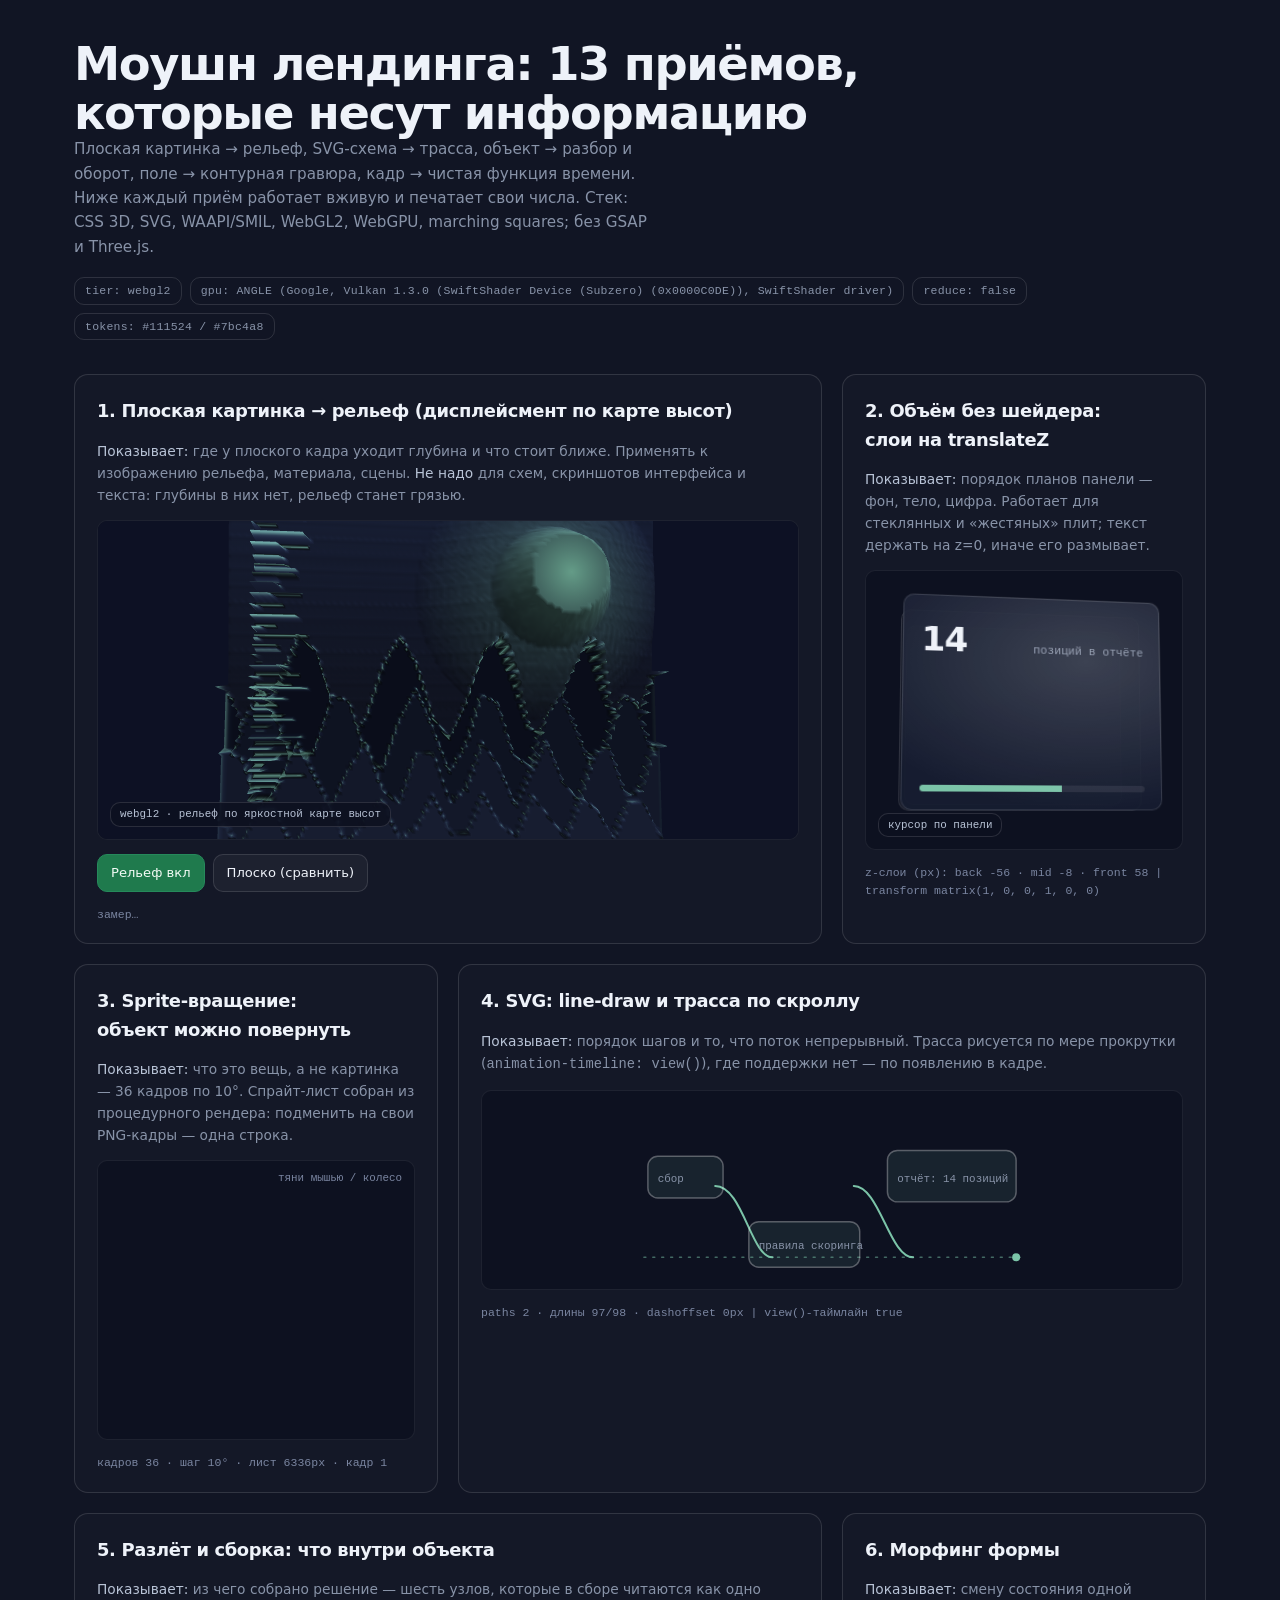
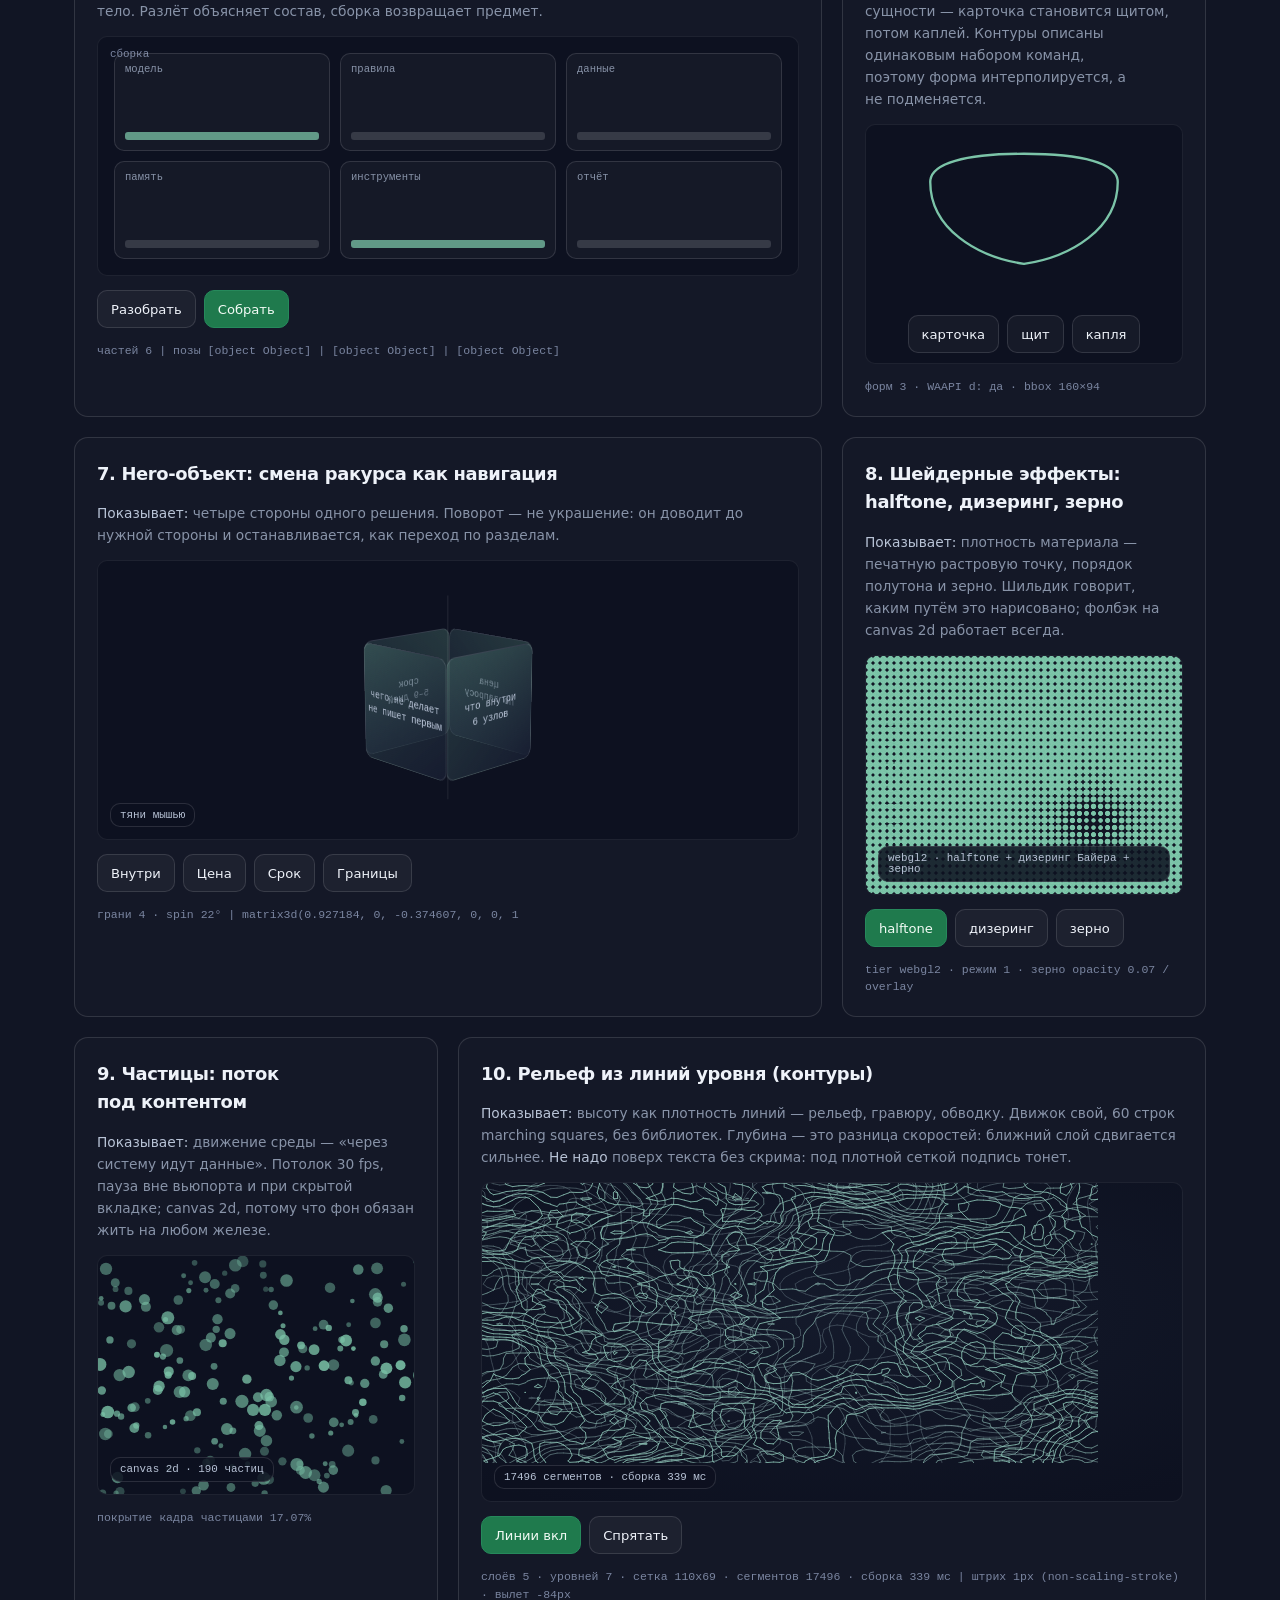
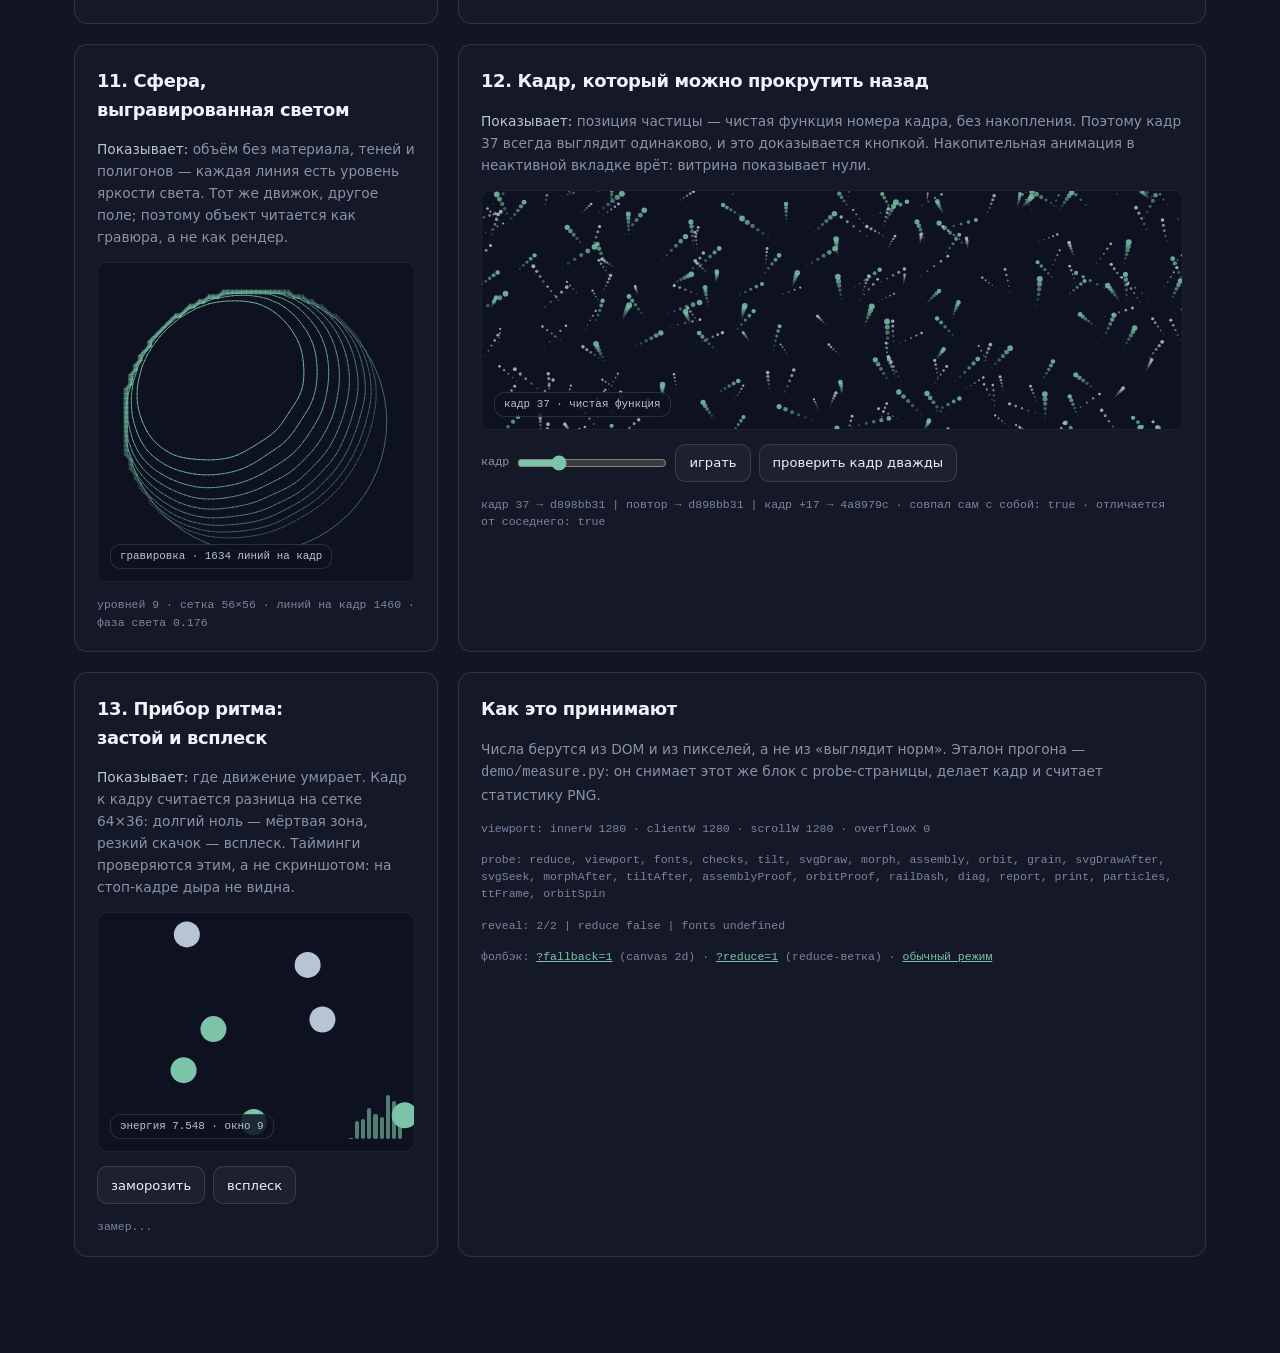
==== commit bc47ba6f: "v1.4.0: витрины + скраб" ====
--- a/demo/index.html
+++ b/demo/index.html
@@ -148,7 +148,7 @@
           <div class="orbit-axis"></div>
           <div class="orbit-body">
             <div class="face f1">что внутри<br>6 узлов</div>
-            <div class="face f2">цена<br>от 25 000 ₽</div>
+            <div class="face f2">цена<br>по запросу</div>
             <div class="face f3">срок<br>5–9 дней</div>
             <div class="face f4">чего не делает<br>не пишет первым</div>
           </div>
